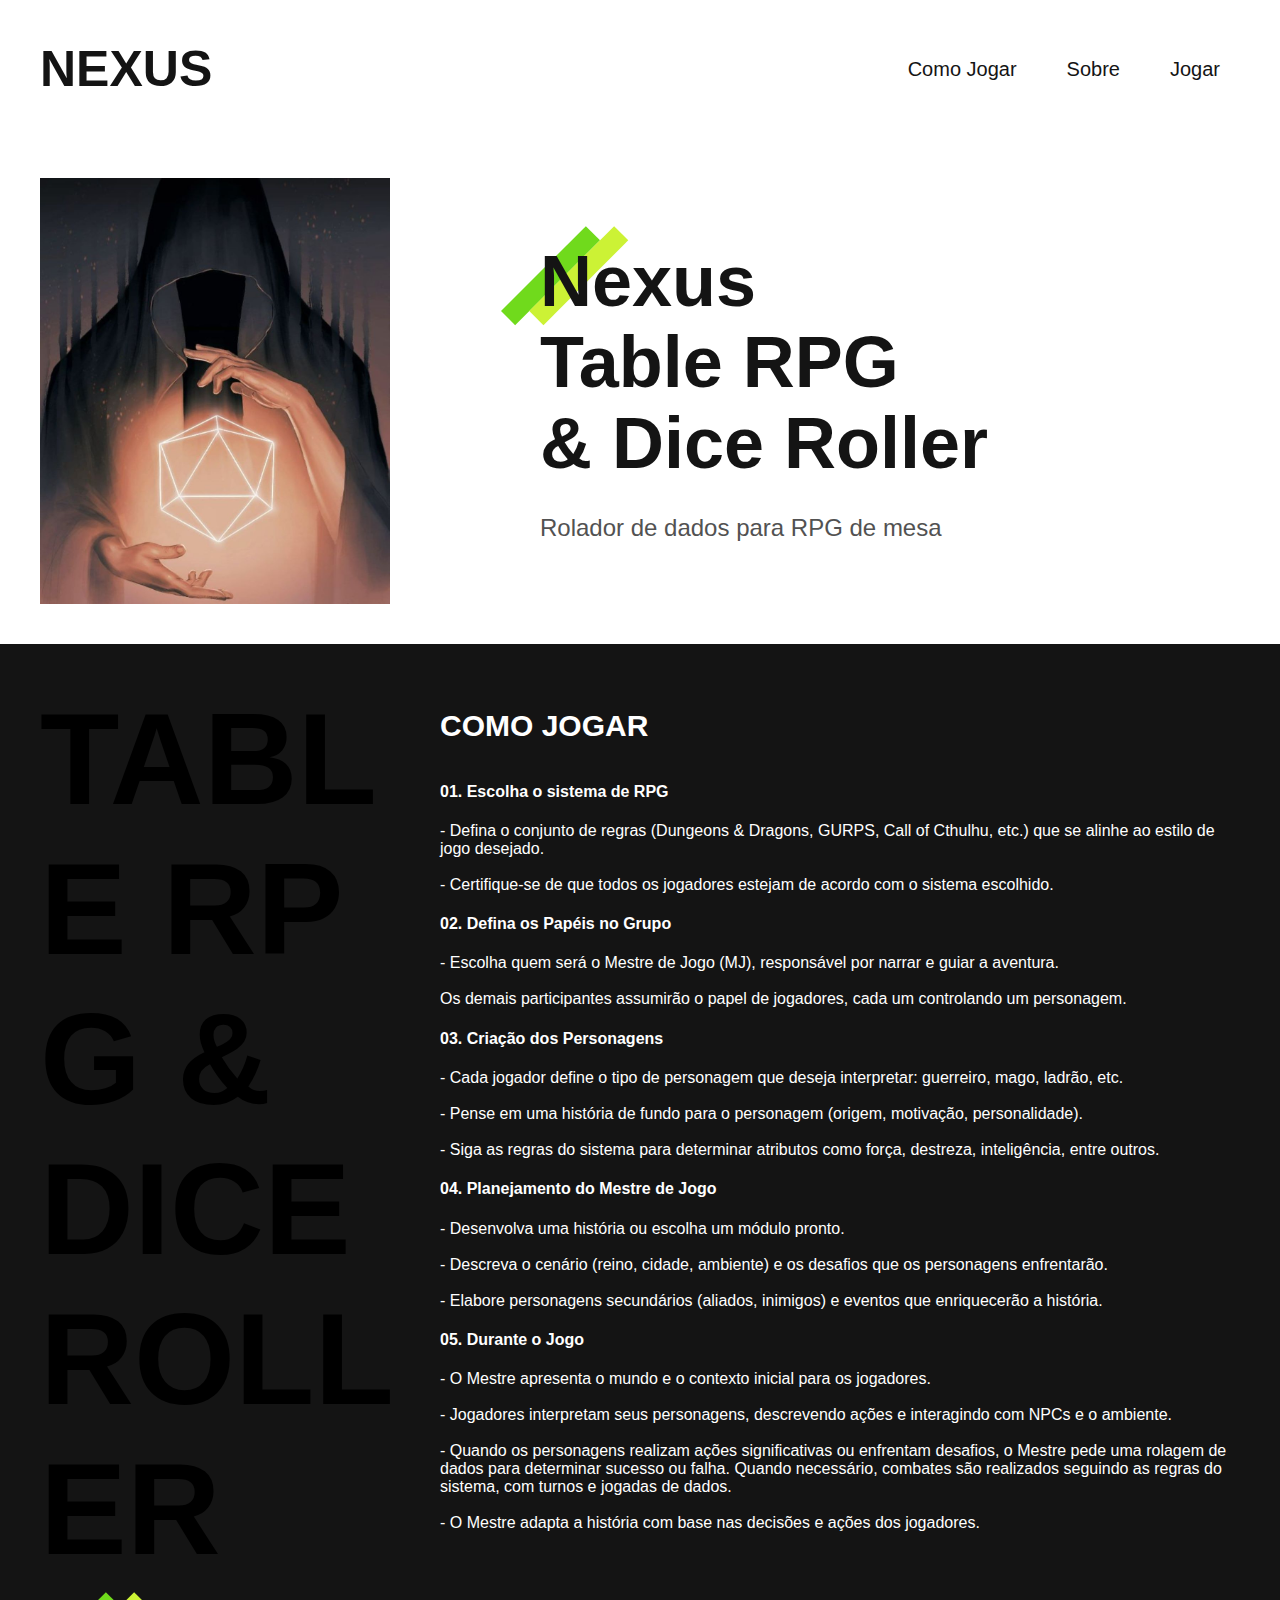
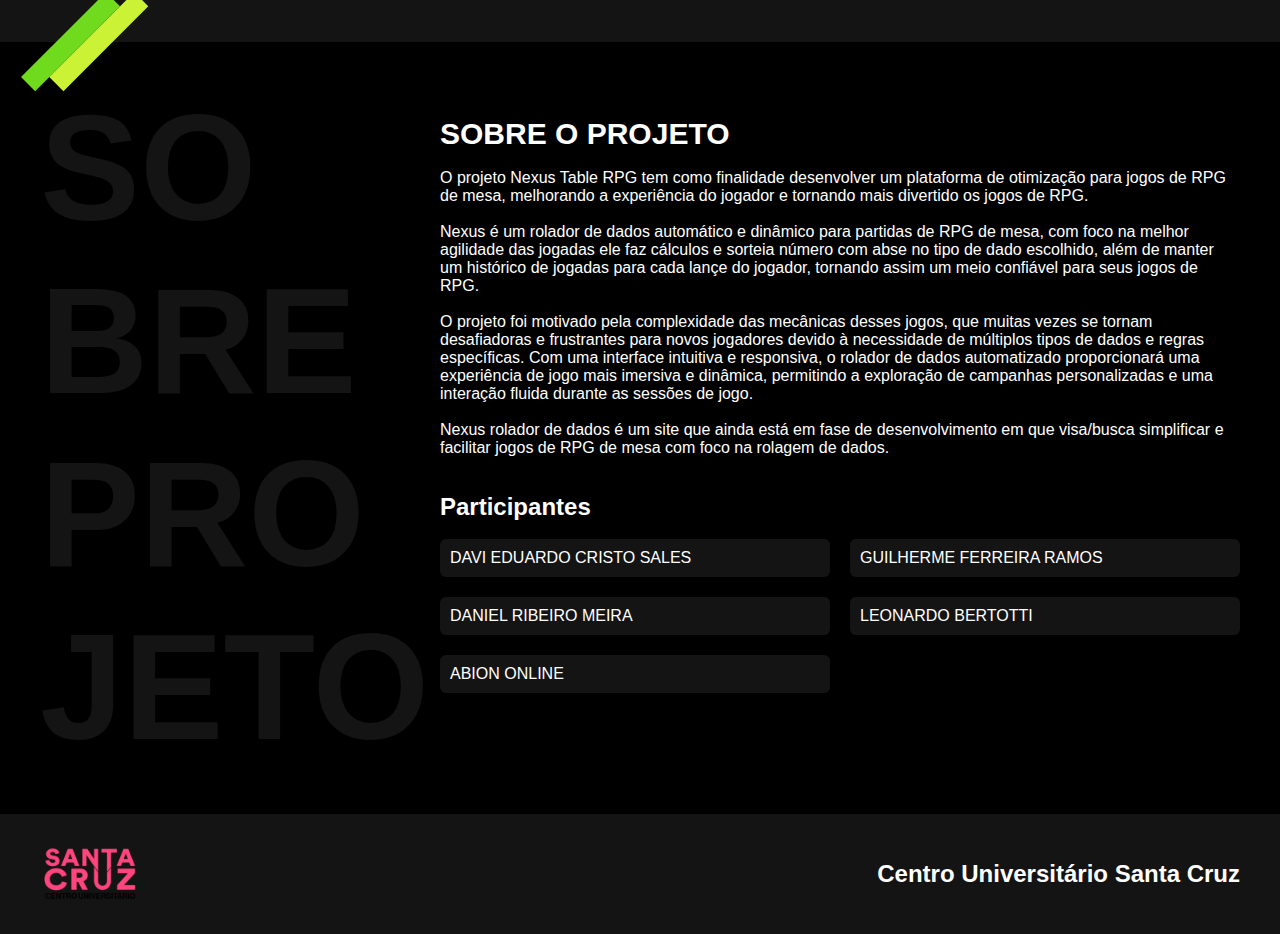
==== telas/index.html @ 0cc12cbd "Commit inicial" ====
<!DOCTYPE html>
<html lang="pt-br">

<head>
  <meta charset="UTF-8">
  <meta name="viewport" content="width=device-width, initial-scale=1.0">
  <link rel="stylesheet" href="../css/style.css">
  <link rel="shortcut icon" href="../img/Nexus-grande.jpg" type="image/x-icon">
  <title>Nexus Table RPG</title>
</head>

<body>
  <header class="header">
    <h1 class="logo">NEXUS</h1>
    <!-- <img src="./img/img/marca.svg" alt="Logo"> -->

    <nav>
      <ul class="header-menu">
        <li><a href="#como-jogar">Como Jogar</a></li>
        <li><a href="#sobre">Sobre</a></li>
        <li><a href="game.html">Jogar</a></li>
      </ul>
    </nav>
  </header>

  <div class="introducao">
    <img src="../img/teste.jpg" alt="Lobo">

    <div class="introducao-conteudo">
      <h1>Nexus<br> Table RPG <br>& Dice Roller</h1>
      <p>Rolador de dados para RPG de mesa</p>
    </div>
  </div>

  <div class="conteudo" id="como-jogar">
    <div class="conteudo-conteiner">
      <h2 class="subtitulo">Table rpg &<br> dice roller</h2><br>

      <div class="conteudo-texto">
        <h3>Como Jogar</h3><br>

        <ul>
          <h4>01. Escolha o sistema de RPG</h4>
          <li>- Defina o conjunto de regras (Dungeons & Dragons, GURPS, Call of Cthulhu, etc.) que se alinhe ao estilo de jogo desejado.</li><br>
          <li>- Certifique-se de que todos os jogadores estejam de acordo com o sistema escolhido.</li>
        </ul>

        <ul>
          <h4>02. Defina os Papéis no Grupo</h4>
          <li>- Escolha quem será o Mestre de Jogo (MJ), responsável por narrar e guiar a aventura.</li><br>
          <li>Os demais participantes assumirão o papel de jogadores, cada um controlando um personagem.</li>
        </ul>

        <ul>
          <h4>03. Criação dos Personagens</h4>
          <li>- Cada jogador define o tipo de personagem que deseja interpretar: guerreiro, mago, ladrão, etc.</li><br>
          <li>- Pense em uma história de fundo para o personagem (origem, motivação, personalidade).</li><br>
          <li>- Siga as regras do sistema para determinar atributos como força, destreza, inteligência, entre outros.</li>
        </ul>

        <ul>
          <h4>04. Planejamento do Mestre de Jogo</h4>
          <li>- Desenvolva uma história ou escolha um módulo pronto.</li><br>
          <li>- Descreva o cenário (reino, cidade, ambiente) e os desafios que os personagens enfrentarão.</li><br>
          <li>- Elabore personagens secundários (aliados, inimigos) e eventos que enriquecerão a história.</li>
        </ul>

        <ul>
          <h4>05. Durante o Jogo</h4>
          <li>- O Mestre apresenta o mundo e o contexto inicial para os jogadores.</li><br>
          <li>- Jogadores interpretam seus personagens, descrevendo ações e interagindo com NPCs e o ambiente.</li><br>
          <li>- Quando os personagens realizam ações significativas ou enfrentam desafios, o Mestre pede uma rolagem de dados para determinar sucesso ou falha. Quando necessário, combates são realizados seguindo as regras do sistema, com turnos e jogadas de dados.</li><br>
          <li>- O Mestre adapta a história com base nas decisões e ações dos jogadores.</li>
        </ul>
      </div>
    </div>
  </div>

  <div class="sobre" id="sobre">
    <div class="sobre-conteiner">
      <h2 class="sobre-subtitulo"> so<br>bre<br> pro<br>jeto</h2>

      <div class="sobre-texto">
        <h2 class="sobre-texto-subtitulo">Sobre o Projeto</h2><br>

        <p>
          O projeto Nexus Table RPG tem como finalidade desenvolver um plataforma de otimização para jogos de RPG de mesa, melhorando a experiência do jogador e tornando mais divertido os jogos de RPG.
          <br><br>

          Nexus é um rolador de dados automático e dinâmico para partidas de RPG de mesa, com foco na melhor agilidade das jogadas ele faz cálculos e sorteia número com abse no tipo de dado escolhido, além de manter um histórico de jogadas para cada lançe do jogador, tornando assim um meio confiável para seus jogos de RPG.
          <br><br>

          O projeto foi motivado pela complexidade das mecânicas desses jogos, que muitas vezes se tornam desafiadoras e frustrantes para novos jogadores devido à necessidade de múltiplos tipos de dados e regras específicas.
          Com uma interface intuitiva e responsiva, o rolador de dados automatizado proporcionará uma experiência de jogo mais imersiva e dinâmica, permitindo a exploração de campanhas personalizadas e uma interação fluida durante as sessões de jogo.
          <br><br>

          Nexus rolador de dados é um site que ainda está em fase de desenvolvimento em que visa/busca simplificar e facilitar jogos de RPG de mesa com foco na rolagem de dados.
          <br><br>
        </p><br>

        <h2>Participantes</h2><br>

        <div>
          <ul class="participantes">
            <li>Davi Eduardo Cristo Sales</li>
            <li>Guilherme Ferreira Ramos</li>
            <li>Daniel Ribeiro Meira</li>
            <li>Leonardo Bertotti</li>
            <li>Abion Online</li>
          </ul>
        </div>
      </div>

    </div>
  </div>

  <footer class="footer">
    <div class="footer-conteiner">
      <img src="../img/faculdade.png" alt="">

      <div>
        <h2>Centro Universitário Santa Cruz</h2>
      </div>
    </div>
  </footer>
</body>

</html>
---- css/style.css ----
@charset "UTF-08";

@import 'global.css';
@import 'header.css';
@import 'introducao.css';
@import 'conteudo.css';
@import 'sobre.css';
@import 'footer.css';
@import 'tela-game/dado-main.css';
@import 'tela-game/dado-footer.css';
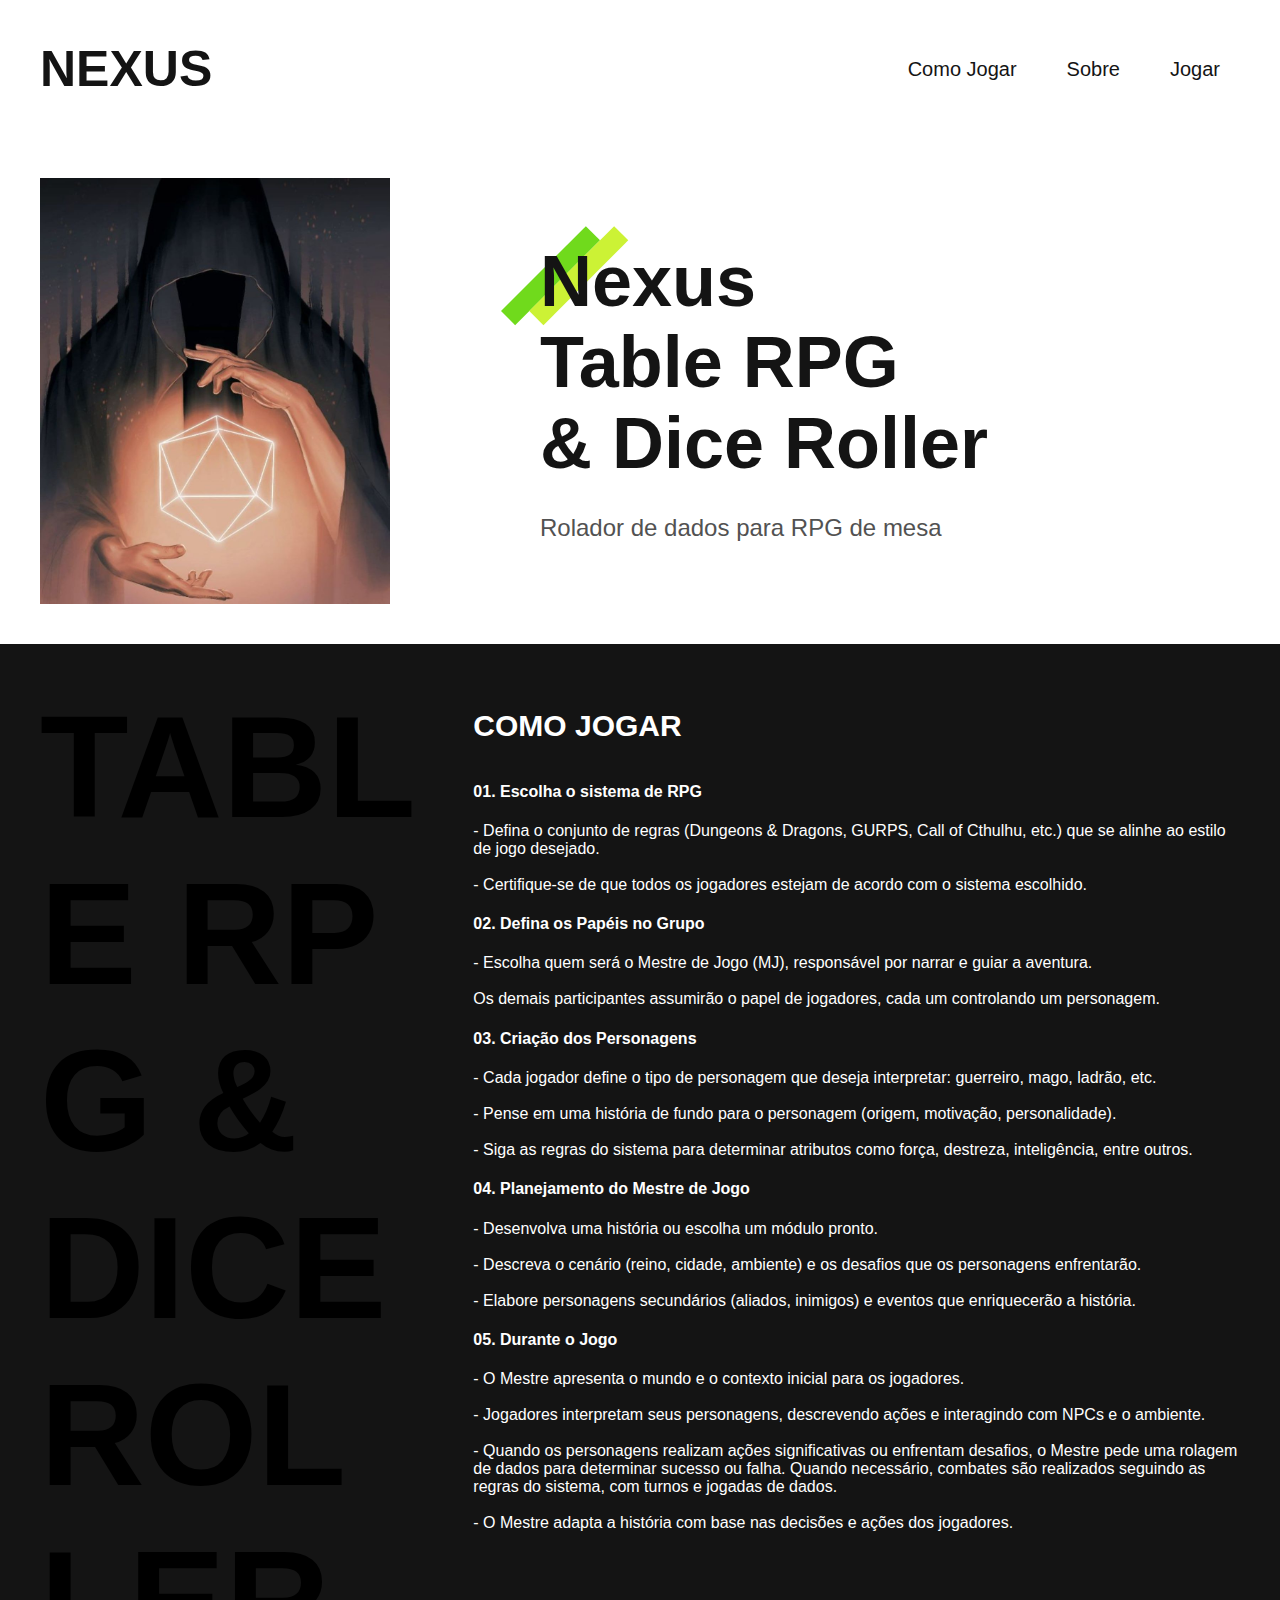
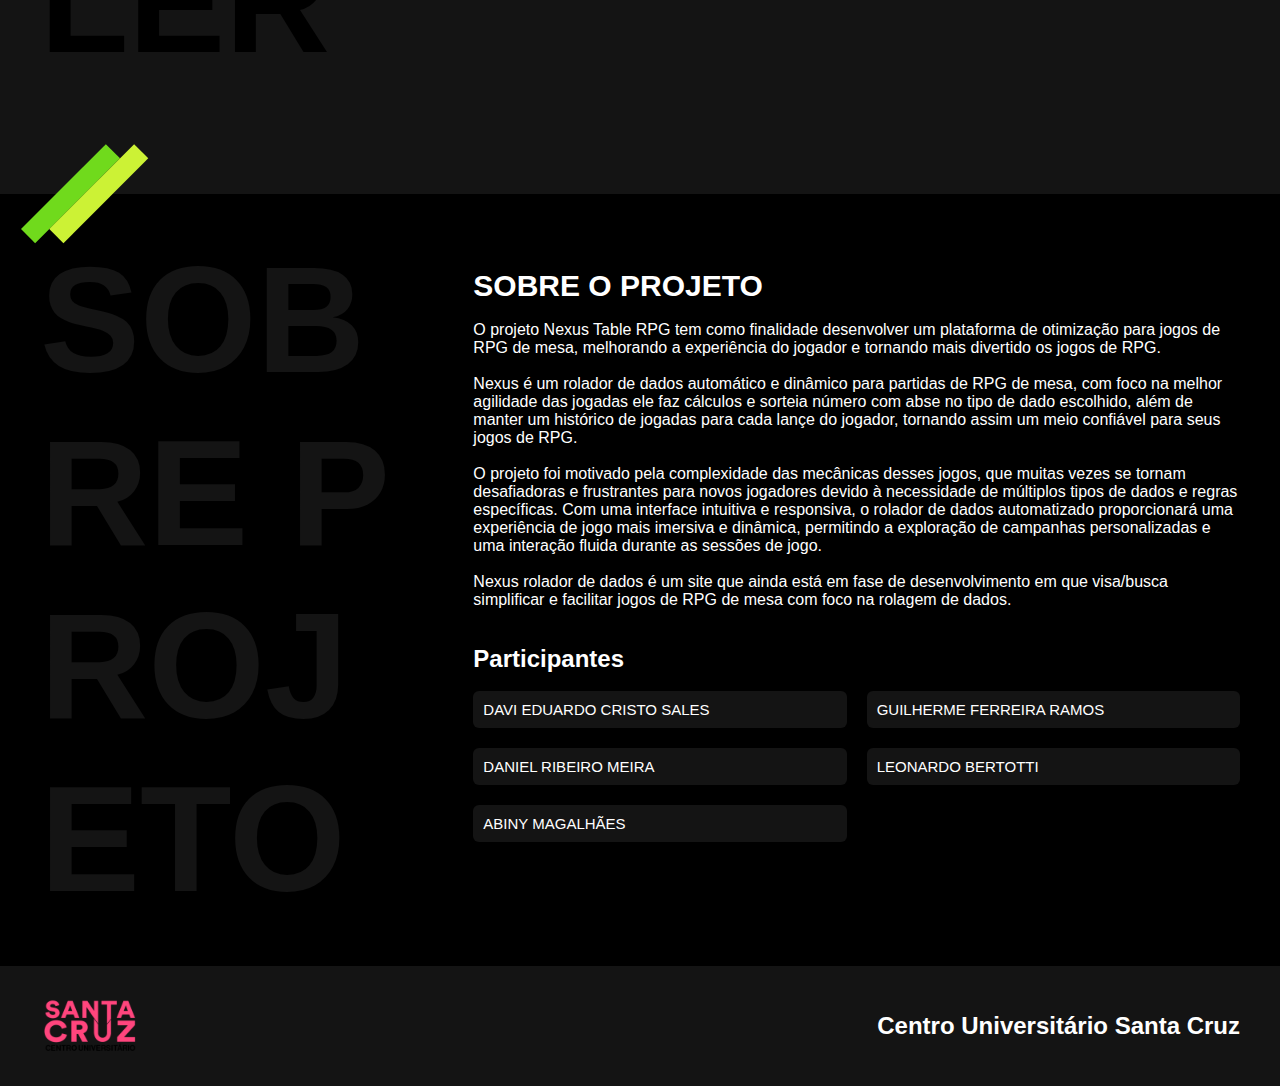
==== commit 88af002b: "a" ====
--- a/telas/index.html
+++ b/telas/index.html
@@ -34,7 +34,7 @@
 
   <div class="conteudo" id="como-jogar">
     <div class="conteudo-conteiner">
-      <h2 class="subtitulo">Table rpg &<br> dice roller</h2><br>
+      <h2 class="subtitulo">Table rpg & dice roller</h2><br>
 
       <div class="conteudo-texto">
         <h3>Como Jogar</h3><br>
@@ -78,7 +78,7 @@
 
   <div class="sobre" id="sobre">
     <div class="sobre-conteiner">
-      <h2 class="sobre-subtitulo"> so<br>bre<br> pro<br>jeto</h2>
+      <h2 class="sobre-subtitulo"> sobre projeto</h2>
 
       <div class="sobre-texto">
         <h2 class="sobre-texto-subtitulo">Sobre o Projeto</h2><br>
@@ -106,7 +106,7 @@
             <li>Guilherme Ferreira Ramos</li>
             <li>Daniel Ribeiro Meira</li>
             <li>Leonardo Bertotti</li>
-            <li>Abion Online</li>
+            <li>Abiny Magalhães</li>
           </ul>
         </div>
       </div>
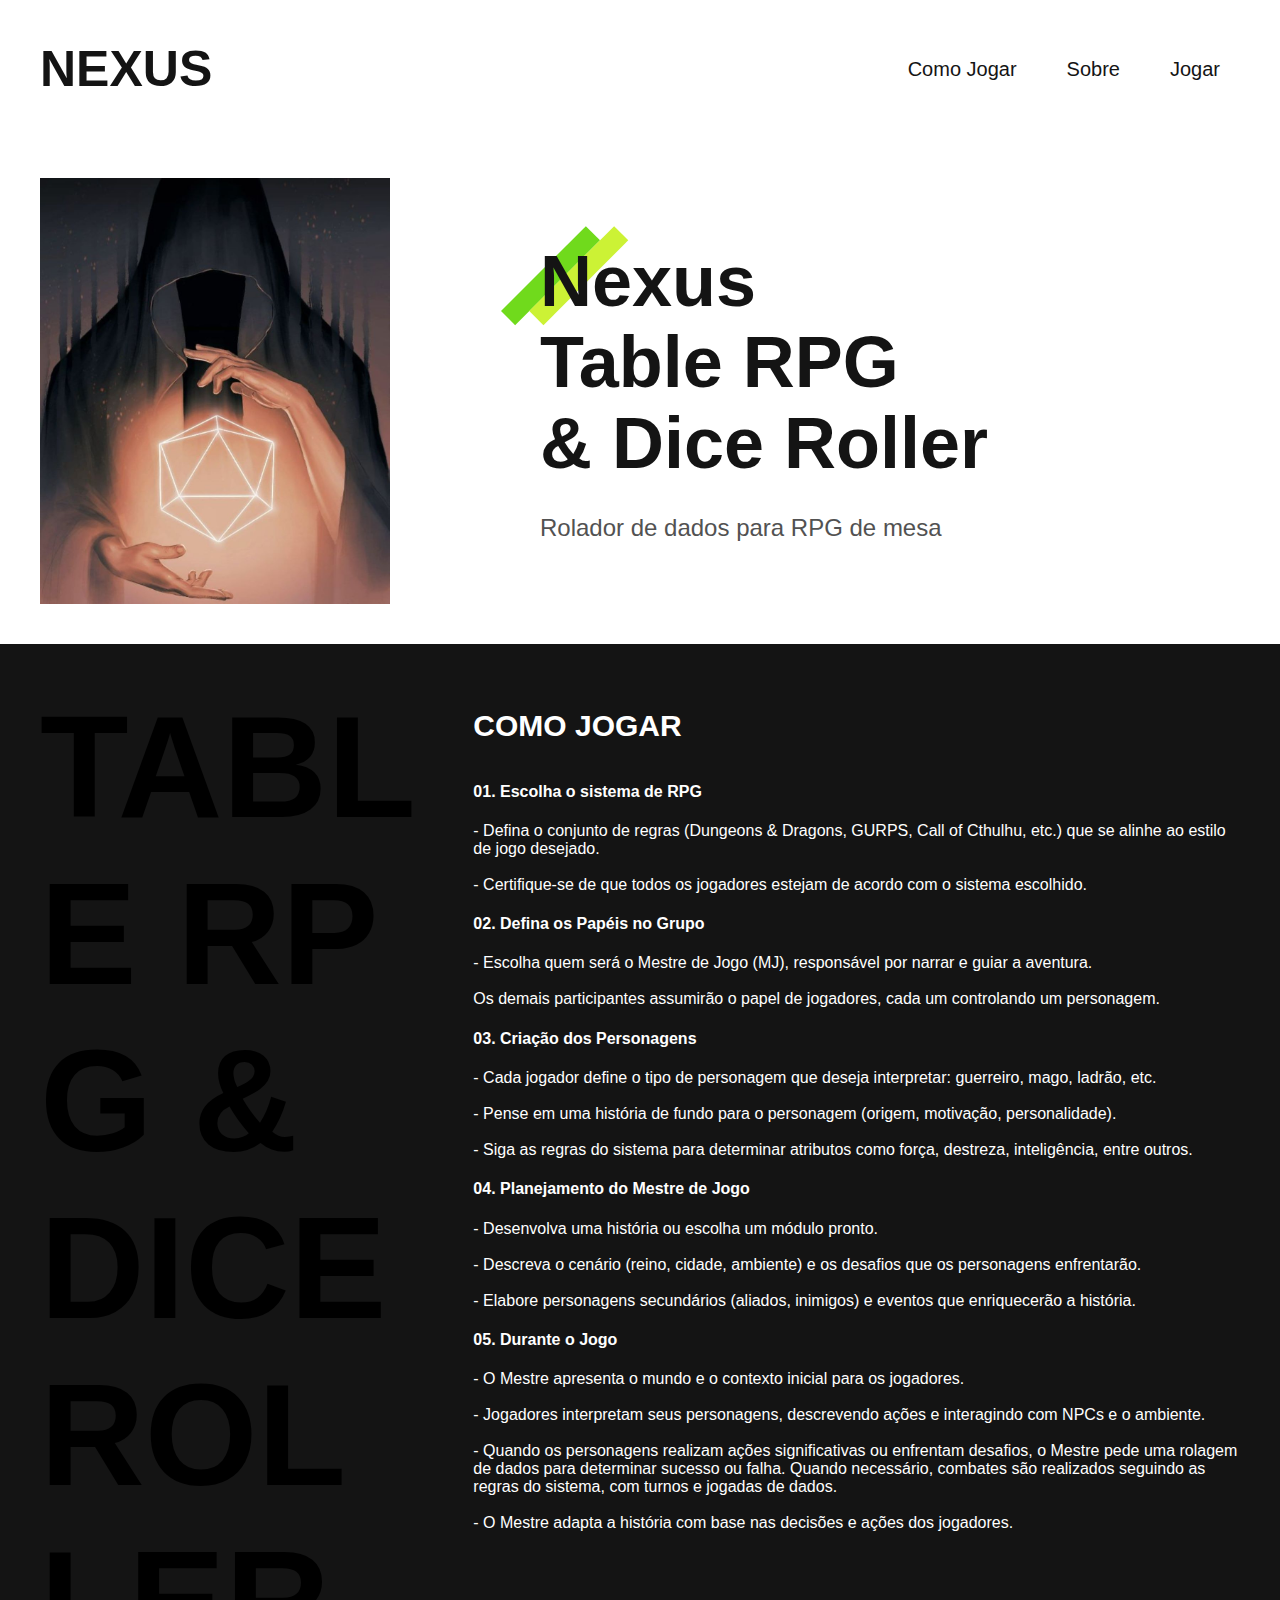
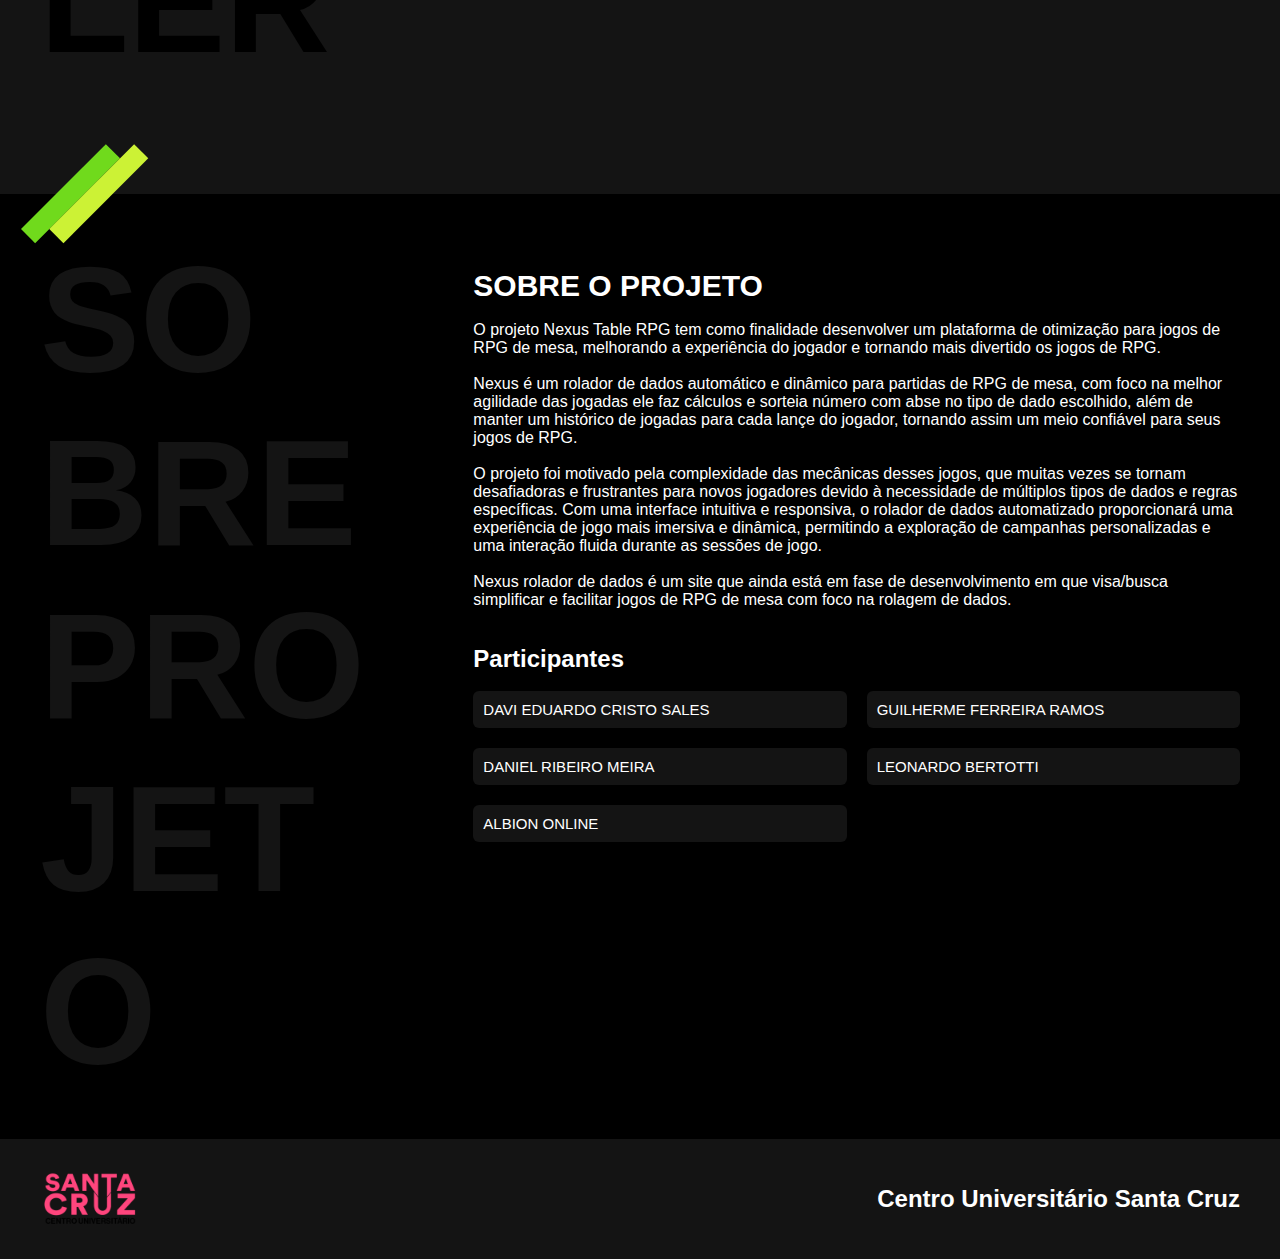
==== commit 0a258dd6: "Organizando arquivos de pastas" ====
--- a/telas/index.html
+++ b/telas/index.html
@@ -34,7 +34,7 @@
 
   <div class="conteudo" id="como-jogar">
     <div class="conteudo-conteiner">
-      <h2 class="subtitulo">Table rpg & dice roller</h2><br>
+      <h2 class="subtitulo">Table rpg &<br> dice roller</h2><br>
 
       <div class="conteudo-texto">
         <h3>Como Jogar</h3><br>
@@ -78,7 +78,7 @@
 
   <div class="sobre" id="sobre">
     <div class="sobre-conteiner">
-      <h2 class="sobre-subtitulo"> sobre projeto</h2>
+      <h2 class="sobre-subtitulo"> so<br>bre<br> pro<br>jeto</h2>
 
       <div class="sobre-texto">
         <h2 class="sobre-texto-subtitulo">Sobre o Projeto</h2><br>
@@ -106,7 +106,7 @@
             <li>Guilherme Ferreira Ramos</li>
             <li>Daniel Ribeiro Meira</li>
             <li>Leonardo Bertotti</li>
-            <li>Abiny Magalhães</li>
+            <li>Albion Online</li>
           </ul>
         </div>
       </div>
